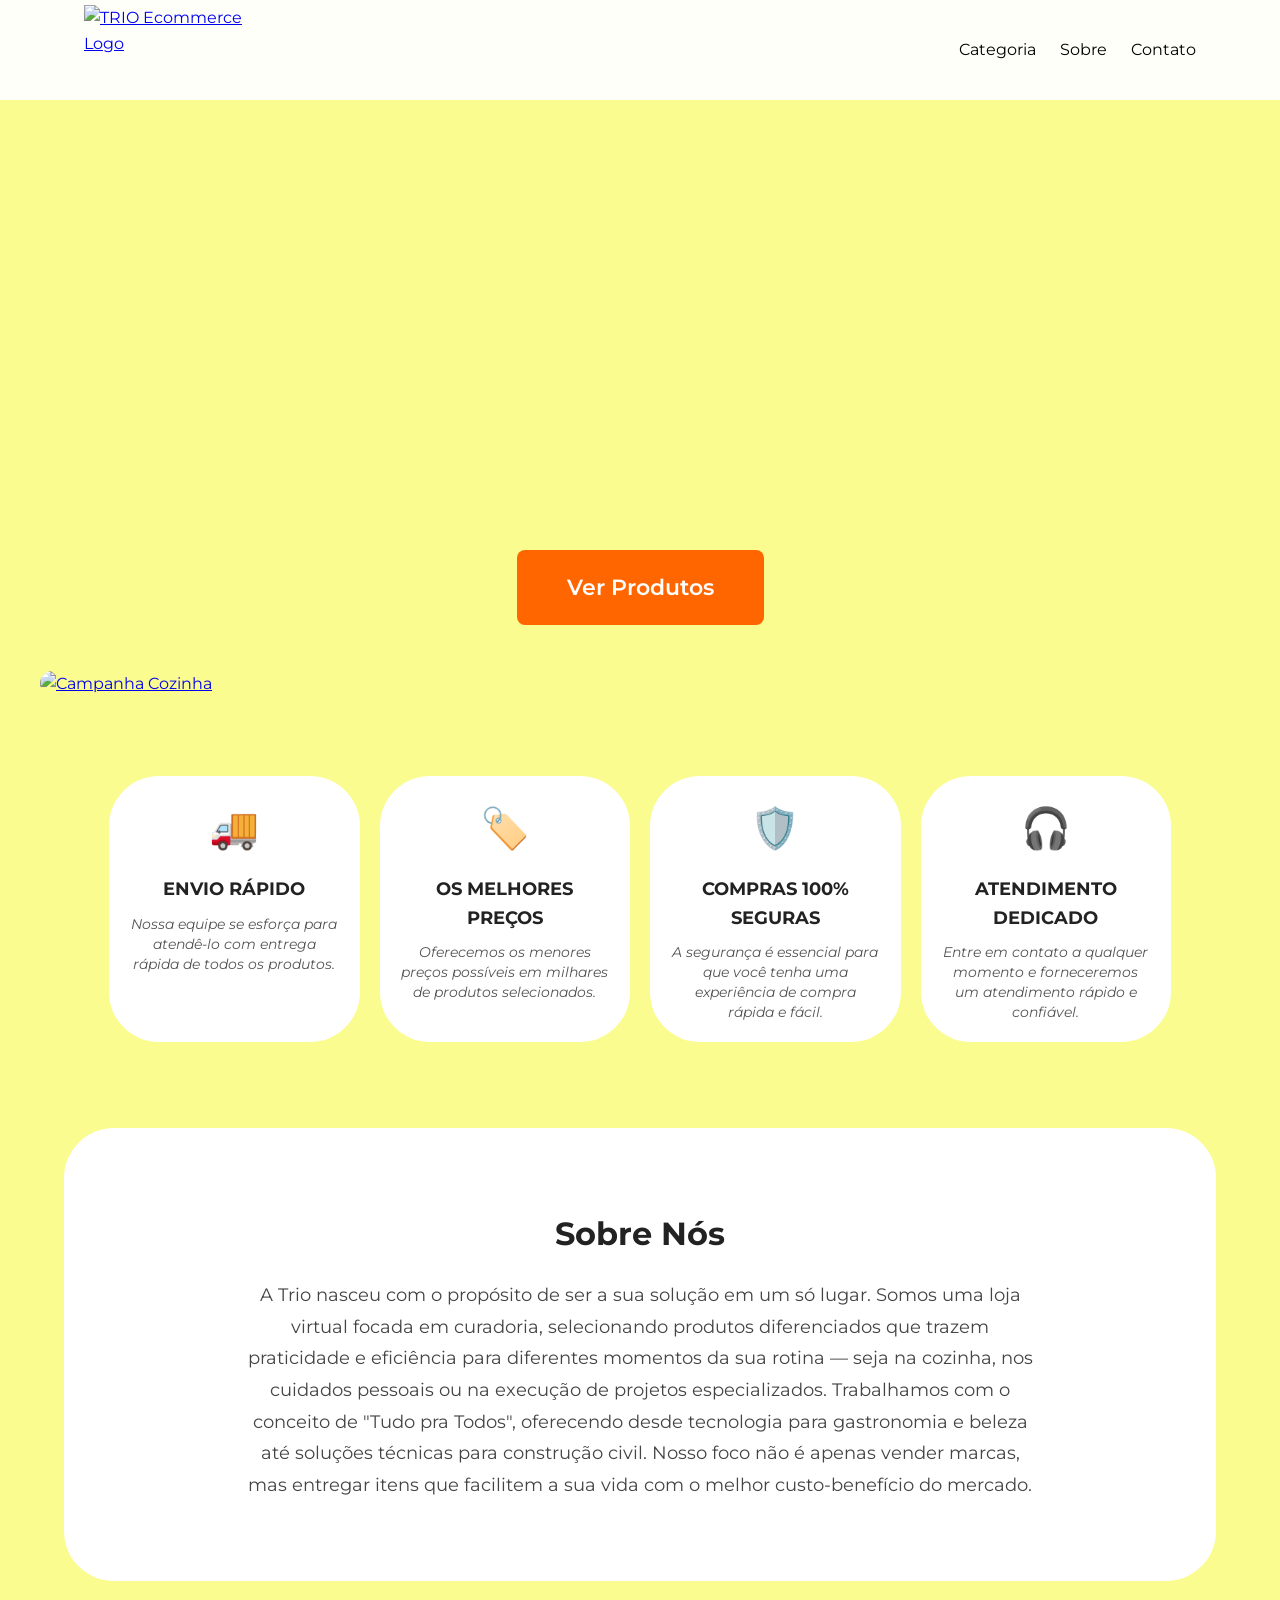
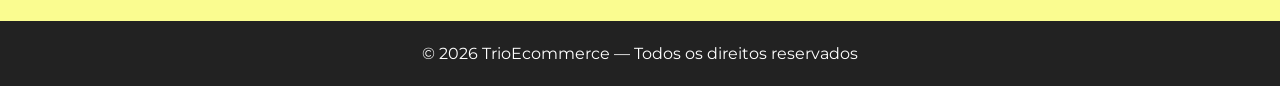
==== index.html @ 2ae3702e "Add files via upload" ====
<!DOCTYPE html>
<html lang="pt-BR">

<head>
    <meta charset="UTF-8">
    <meta name="viewport" content="width=device-width, initial-scale=1.0">
    <title>TRIO Ecommerce</title>

    <!-- LINK DO CSS -->
    <link rel="stylesheet" href="styles.css">

    <!-- GOOGLE FONT -->
    <link rel="preconnect" href="https://fonts.googleapis.com">
    <link rel="preconnect" href="https://fonts.gstatic.com" crossorigin>
    <link href="https://fonts.googleapis.com/css2?family=Montserrat:wght@400;600;700&display=swap" rel="stylesheet">

    <link rel="icon" type="image/jpeg" href="https://i.ibb.co/WpMKLJw9/Logo.jpg">
</head>

<body>

    <script>
        function mostrarEmail(elemento) {
            const email = "contato@trioecommerce.com.br";

            // 1. Troca o texto para o e-mail
            elemento.innerHTML = email;

            // 2. Transforma o link em um link de envio de e-mail
            elemento.href = "mailto:" + email;

            // 3. Estética
            elemento.style.color = "#e2e600";
            elemento.style.fontWeight = "bold";

            // Remove o atributo onclick para que o link funcione normalmente no segundo clique
            elemento.removeAttribute("onclick");
        }
    </script>

    <!-- NAVBAR -->
    <header class="navbar">
        <div class="container nav-content">
            <a href="#" class="logo">
                <img src="https://i.ibb.co/ZRdNqPVv/Inserir-um-pouquinho-de-texto-1-removebg-preview.png"
                    alt="TRIO Ecommerce Logo" class="logo-img">
            </a>

            <nav class="nav-menu">
                <a href="categoria.html">Categoria</a>
                <a href="#sobre">Sobre</a>
                <a href="javascript:void(0)" onclick="mostrarEmail(this)"
                    style="display: inline-block; max-width: 100%; word-break: break-all;">Contato</a>
            </nav>
        </div>
    </header>

    <section class="hero">
        <div class="container hero-content">
        </div>
    </section>

    <section class="prudut">
        <a href="https://www.mercadolivre.com.br/pagina/trio_ecommerce" class="btn btn-primary">Ver Produtos</a>
    </section>
    <br>
    <div class="anuncio-campanha">
        <a href="javascript:void(0)" onclick="alternarProdutos()">
            <img src="https://i.ibb.co/3mTCHX25/Captura-de-tela-2026-01-16-144954.png" alt="Campanha Cozinha"
                class="img-anuncio">
        </a>
    </div>

    <section id="secao-produtos" class="produtos-ocultos">
        <h2>Promoção</h2>

        <div class="produtos">

            <div class="produto" data-categoria="cozinha">
                <div class="card-produto">
                    <a href="https://www.mercadolivre.com.br/fervedor-125-l-revestimento-pro-flon-antiaderente-cinza/p/MLB38995247?pdp_filters=item_id%3AMLB6086837532#origin%3Dshare%26sid%3Dshare%26wid%3DMLB6086837532"
                        class="link-total-card">
                        <div class="card-img">
                            <img src="https://http2.mlstatic.com/D_NQ_NP_2X_806040-MLA99614359898_122025-F.webp"
                                alt="Fervedor">
                        </div>
                        <div class="card-info">
                            <h3 class="titulo-produto">
                                Fervedor 1,25 L Revestimento Pro-flon Antiaderente Cinza
                            </h3>

                            <p class="preco">R$ 51,04</p>

                            <span class="cupom">10% OFF Levando 4 unidades</span>

                            <p class="frete">
                                Frete grátis <span>em compras acima de R$79,00</span>
                            </p>
                            <span class="badge-full">FLEX</span>
                        </div>
                    </a>
                </div>
            </div>

            <div class="produto" data-categoria="cozinha">
                <div class="card-produto">
                    <a href="https://www.mercadolivre.com.br/cacarola-com-tampa-brinox-topazio-20cm-23l-cinza/p/MLB54151735?pdp_filters=item_id%3AMLB6086850806#origin%3Dshare%26sid%3Dshare%26wid%3DMLB6086850806"
                        class="link-total-card">
                        <div class="card-img">
                            <img src="https://http2.mlstatic.com/D_NQ_NP_2X_745464-MLA90890469338_082025-F.webp"
                                alt="Caçarola Com Tampa">
                        </div>

                        <div class="card-info">
                            <h3 class="titulo-produto">
                                Caçarola Com Tampa Brinox Topázio 20cm 2,3l Cinza
                            </h3>

                            <p class="preco">R$ 95</p>

                            <p class="parcelamento">
                                em <strong>12x 9,36</strong>
                            </p>

                            <span class="cupom">10% OFF Levando 4 unidades</span>

                            <p class="frete">
                                Frete grátis <span>em compras acima de R$79,00</span>
                            </p>
                            <span class="badge-full">FLEX</span>
                        </div>
                    </a>
                </div>
            </div>

            <div class="produto" data-categoria="cozinha">
                <div class="card-produto">
                    <a href="https://www.mercadolivre.com.br/panela-de-pressao-ceramic-life-vapt-45l-verde-brinox/up/MLBU3635006956?pdp_filters=item_id%3AMLB4329290539#origin%3Dshare%26sid%3Dshare%26wid%3DMLB4329290539"
                        class="link-total-card">
                        <div class="card-img">
                            <img src="https://http2.mlstatic.com/D_NQ_NP_2X_951409-MLB99149156304_112025-F.webp"
                                alt="Panela Verde">
                        </div>

                        <div class="card-info">
                            <h3 class="titulo-produto">
                                Panela De Pressão Ceramic Life Vapt 4,5l Verde Brinox
                            </h3>

                            <p class="preco">R$ 299</p>

                            <p class="parcelamento">
                                em <strong>6x 49,83</strong>
                            </p>

                            <span class="cupom">10% OFF levando 4 unidades</span>

                            <p class="frete">
                                Frete grátis <span>em compras acima de R$79,00</span>
                            </p>
                            <span class="badge-full">FLEX</span>
                        </div>
                    </a>
                </div>
            </div>

            <div class="produto" data-categoria="cozinha">
                <div class="card-produto">
                    <a href="https://www.mercadolivre.com.br/pipoqueira-pic-poc-42l-graphite-facil-e-rapida-brinox/up/MLBU3695880750?pdp_filters=item_id%3AMLB4379562909#origin%3Dshare%26sid%3Dshare%26wid%3DMLB4379562909"
                        class="link-total-card">
                        <div class="card-img">
                            <img src="https://http2.mlstatic.com/D_NQ_NP_2X_855791-MLB101674190346_122025-F.webp"
                                alt="Pipoqueira">
                        </div>

                        <div class="card-info">
                            <h3 class="titulo-produto">
                                Pipoqueira Pic Poc 4,2l Graphite Fácil E Rápida Brinox Graphite
                            </h3>

                            <p class="preco">R$ 153</p>

                            <p class="parcelamento">
                                em <strong>12x 15,12</strong>
                            </p>

                            <span class="cupom">10% OFF levando 4 unidades</span>

                            <p class="frete">
                                Frete grátis <span>em compras acima de R$79,00</span>
                            </p>
                            <span class="badge-full">FLEX</span>
                        </div>
                    </a>
                </div>
            </div>

        </div>
    </section>

    <section class="diferenciais">
        <div class="container diferenciais-grid">

            <div class="diferencial-item">
                <div class="icon">🚚</div>
                <h4>ENVIO RÁPIDO</h4>
                <p>Nossa equipe se esforça para atendê-lo com entrega rápida de todos os produtos.</p>
            </div>

            <div class="diferencial-item">
                <div class="icon">🏷️</div>
                <h4>OS MELHORES PREÇOS</h4>
                <p>Oferecemos os menores preços possíveis em milhares de produtos selecionados.</p>
            </div>

            <div class="diferencial-item">
                <div class="icon">🛡️</div>
                <h4>COMPRAS 100% SEGURAS</h4>
                <p>A segurança é essencial para que você tenha uma experiência de compra rápida e fácil.</p>
            </div>

            <div class="diferencial-item">
                <div class="icon">🎧</div>
                <h4>ATENDIMENTO DEDICADO</h4>
                <p>Entre em contato a qualquer momento e forneceremos um atendimento rápido e confiável.</p>
            </div>

        </div>
    </section>
    <br>
    <!-- SOBRE -->
    <section id="sobre" class="sobre container">
        <h2>Sobre Nós</h2>
        <p>
            A Trio nasceu com o propósito de ser a sua solução em um só lugar. Somos uma loja virtual focada em
            curadoria, selecionando produtos diferenciados que trazem praticidade e eficiência para diferentes momentos
            da sua rotina — seja na cozinha, nos cuidados pessoais ou na execução de projetos especializados.

            Trabalhamos com o conceito de "Tudo pra Todos", oferecendo desde tecnologia para gastronomia e beleza até
            soluções técnicas para construção civil. Nosso foco não é apenas vender marcas, mas entregar itens que
            facilitem a sua vida com o melhor custo-benefício do mercado.
        </p>
    </section>

    <!-- FOOTER -->
    <footer class="footer">
        <p>© 2026 TrioEcommerce — Todos os direitos reservados</p>
    </footer>

    <script>
        function alternarProdutos() {
            // Pega a seção de produtos pelo ID que colocamos nela
            const secao = document.getElementById("secao-produtos");

            // Verifica se ela já está visível
            if (secao.classList.contains("produtos-visiveis")) {
                secao.classList.remove("produtos-visiveis");
                secao.classList.add("produtos-ocultos");
            } else {
                // Se estiver escondida, mostra
                secao.classList.remove("produtos-ocultos");
                secao.classList.add("produtos-visiveis");

                // Faz a tela descer suavemente até o produto
                secao.scrollIntoView({ behavior: 'smooth' });
            }
        }
    </script>
</body>

</html>

</body>

</html>
---- styles.css ----
/* RESET */
* {
    margin: 0;
    padding: 0;
    box-sizing: border-box;
}

/* GLOBAL */
body {
    margin-top: 80px;
    font-family: 'Montserrat', sans-serif;
    color: #222;
    line-height: 1.6;
    background-color: #fafc90; /* cinza claro marketplace */
}

.logo-img {
  max-width: 160px;
  height: auto;
  display: block;
}

.container {
    width: 90%;
    max-width: 1200px;
    margin: auto;
}

/* NAVBAR */
.navbar {
    position: fixed;
    top: 0;
    width: 100%;
    height: 100px; /* Definimos que ela tem 80px de altura */
    z-index: 1000;
    display: flex;
    align-items: center;
    background-color: rgba(255, 255, 255, 0.95); /* Branco com 95% de opacidade */
    backdrop-filter: blur(5px); /* Efeito de vidro fosco moderno */
}

.nav-content {
    max-width: 1200px;
    margin: 0 auto;
    display: flex;
    justify-content: space-between; /* Logo na esquerda, Menu na direita */
    align-items: center;
    padding: 0 20px;
}

.logo-img {
    height: 50px; /* Ajuste conforme necessário */
    width: auto;
    display: block;
}

.logo-img {
    height: 90px; 
    width: auto;  
    display: block;
}

/* Ajuste para o menu não amontoar no celular */
@media (max-width: 768px) {
    .nav-content { flex-direction: column; gap: 10px; }
    .logo-img { height: 60px; }
}

.nav-menu a {
    margin-left: 20px;
    text-decoration: none;
    color: black;
    transition: 0.3s;
}

.nav-menu a[href^="mailto"] {
    background-color: #000;
    color: #e2e600 !important;
    padding: 5px 10px;
    border-radius: 8px; /* Mantendo o padrão de pontas redondas que você gosta */
}

.nav-menu a:hover {
    color: #e2e600; /* Cor amarela da sua logo */
}

/* Linha decorativa que aparece embaixo ao passar o mouse */
.nav-menu a::after {
    content: '';
    position: absolute;
    width: 0;
    height: 2px;
    bottom: -5px;
    left: 0;
    background-color: #e2e600;
    transition: width 0.3s;
}

.nav-menu a:hover::after {
    width: 100%;
}

.btn-carrinho {
    background: #ff6600;
    color: #fff !important;
    padding: 8px 14px;
    border-radius: 5px;
}

/* HERO */
.hero {
    background-image: url("https://i.ibb.co/KjM6FvXH/Trio.png");
    background-repeat: no-repeat;
    background-position: center;
    background-size: contain; /* 🔥 NÃO CORTA A IMAGEM */
    margin-top: -20px;
    
    width: 100%;
    min-height: 450px; /* ajuste conforme sua imagem */
    
    display: flex;
    flex-direction: column;
    justify-content: flex-end;
    align-items: center;

    padding-bottom: 50px;
    
}

/* BOTÃO - Centralizado e sem 'quebrar' o fundo */
.btn-primary {
    background: #ff6600 !important;
    color: #fff !important;
    
    /* Centralização Real */
    display: block !important;    /* Ocupa a linha toda para permitir o 'auto' */
    width: fit-content;           /* Mas mantém o tamanho apenas do texto */
    margin: 40px auto 0 auto !important; /* Centraliza horizontalmente e dá espaço em cima */

    padding: 20px 50px !important; 
    font-size: 22px !important;
    border-radius: 8px !important;
    text-decoration: none;
    font-weight: 600;
    transition: 0.3s;
}

.btn-primary:hover {
    transform: scale(1.05);
}

/* GRID DE PRODUTOS (UNIFICADO E RESPONSIVO) */
.cards, .produtos {
    display: grid;
    /* No PC: 4 colunas. No Celular: Ajusta sozinho */
    grid-template-columns: repeat(auto-fit, minmax(280px, 1fr));
    gap: 20px;
    margin: 20px auto; /* O 'auto' centraliza o grid na página */
    width: 90%;
    max-width: 1200px;
    justify-content: center; /* Centraliza os cards internamente */
}

/* Centraliza o título da seção de produtos */
.header-produtos, h2.header-produtos {
    text-align: center;
    width: 100%;
    margin: 30px 0 20px 0;
}

/* CARD PRODUTO */
.card-produto, .produto {
    background: #ffffff;
    border-radius: 10px;
    padding: 15px;
    border: 1px solid #e6e6e6;
    display: flex;
    flex-direction: column;
    height: 100%;
    transition: 0.3s ease;
    text-decoration: none !important; /* Remove linha de link */
    color: inherit !important;
}

.card-produto:hover, .produto:hover {
    transform: translateY(-5px);
    box-shadow: 0 6px 16px rgba(0,0,0,0.12);
}

.card-img {
    height: 180px;
    display: flex;
    align-items: center;
    justify-content: center;
    margin-bottom: 10px;
}

.card-img img {
    max-width: 100%;
    max-height: 100%;
    object-fit: contain;
}

.card-info {
    display: flex;
    flex-direction: column;
    flex-grow: 1;
    text-align: left;
}

.titulo-produto {
    font-size: 0.95rem;
    font-weight: 500;
    color: #222;
    margin-bottom: 8px;
    min-height: 42px;
}

.preco {
    font-size: 1.5rem;
    font-weight: 700;
    color: #000;
    margin-bottom: 4px;
}

.parcelamento {
    font-size: 0.85rem;
    color: #555;
    margin-bottom: 6px;
}

.cupom {
    display: inline-block;
    font-size: 0.75rem;
    color: #007600;
    background: #e6f4ea;
    padding: 3px 6px;
    border-radius: 4px;
    width: fit-content;
    margin-bottom: 6px;
}

.frete {
    font-size: 0.8rem;
    color: #00a650; /* Verde Mercado Livre */
    font-weight: 600;
    margin-bottom: 8px;
}

.frete span {
    color: #ffffff;
    font-weight: 400;
}

.frete span {
    color: #666;
}

.badge-full {
    background: #00a650;
    color: #fff;
    font-size: 0.7rem;
    font-weight: 700;
    padding: 3px 8px;
    border-radius: 4px;
    width: fit-content;
    margin-top: auto;
    display: flex;
    align-items: center;
    gap: 3px;
    font-style: italic;
}

/* --- ADICIONADO PARA CATEGORIAS --- */
.categoria {
    width: 100%;
    background-size: 100% auto; /* Faz a imagem ocupar toda a largura sem esticar */
    background-repeat: no-repeat;
    background-position: top center;
    min-height: 400px; /* Ajuste para aparecer o botão 'Ver Produtos' */
}

.produtos {
    max-width: 1200px;
    justify-content: center;
    align-items: center;
    text-align: center;
}

.breadcrumb {
    font-size: 0.8rem;
    color: #777;
    margin-bottom: 10px;
}

.breadcrumb a {
    color: #777;
    text-decoration: none;
}

.subtitulo {
    font-size: 0.9rem;
    color: #666;
    margin-bottom: 15px;
}

.filtros {
    display: flex;
    gap: 10px;
    flex-wrap: wrap;
}

.filtro-btn {
    padding: 8px 18px;
    border-radius: 20px;
    border: 1px solid #ccc;
    background: #fff;
    cursor: pointer;
    font-size: 0.85rem;
    transition: 0.2s;
    font-family: 'Montserrat', sans-serif;
}

.filtro-btn:hover {
    background: #ffffff;
}

.filtro-btn.ativo {
    background: #000;
    color: #fff;
    border-color: #000;
}

.divider {
    border-bottom: 1px solid #e6e6e6;
    margin: 30px 0;
}

.hidden {
    display: none !important;
}
/* ---------------------------------- */

/* SEÇÃO DIFERENCIAIS */
.diferenciais {
    background-color: #fafc90;
    padding: 60px 50px;
}

.diferenciais-grid {
    display: grid;
    /* Ajuste responsivo para os diferenciais */
    grid-template-columns: repeat(auto-fit, minmax(200px, 1fr));
    gap: 20px;
    text-align: center;
}

.diferencial-item { 
    padding: 20px; 
    background-color: #ffffff;
    border-radius: 50px
}
.diferencial-item .icon { font-size: 40px; margin-bottom: 15px; }
.diferencial-item h4 {
    font-size: 1.1rem;
    font-weight: 700;
    margin-bottom: 10px;
    color: #222;
    text-transform: uppercase;
}
.diferencial-item p {
    font-size: 0.9rem;
    color: #555;
    line-height: 1.4;
    font-style: italic;
}

/* FOOTER */
.footer {
    background: #222;
    color: #fff;
    text-align: center;
    padding: 20px 0;
    margin-top: 40px;
}

/* Link invisível no card */
.link-total-card {
    text-decoration: none;
    color: inherit;
    display: flex;
    flex-direction: column;
    height: 100%;
}

.sobre {
    padding: 80px 0; /* Aumentei um pouco o respiro vertical */
    text-align: center; /* Centraliza o título e o texto */
    background-color: #ffffff; /* Mantém o padrão do site */
    border-radius: 50px
}

.sobre h2 {
    font-size: 2rem;
    margin-bottom: 20px;
    font-weight: 700;
}

.sobre p {
    max-width: 800px; /* Limita a largura para o texto não ficar gigante em monitores largos */
    margin: 0 auto; /* Centraliza o bloco de texto na página */
    font-size: 1.1rem;
    line-height: 1.8;
    color: #444; /* Um tom levemente mais suave para leitura */
}

/* Ajuste para Celular */
@media (max-width: 768px) {
    .sobre {
        padding: 40px 0;
    }
    
    .sobre p {
        width: 90%; /* Garante margem nas laterais no celular */
        font-size: 1rem;
    }
}

@media (max-width: 768px) {

    .hero {
        min-height: 160px;      /* diminui a altura do banner */
        padding-bottom: 15px;   /* remove o “respiro” excessivo */
    }

    .btn-primary {
        margin-top: 15px !important; /* aproxima o botão do banner */
        padding: 14px 32px !important;
        font-size: 18px !important;
    }
}

.categoria-container {
    /* COLE O LINK DA IMAGEM ABAIXO */
    background-image: url('https://i.ibb.co/PzxbQnN4/Banner-para-site-moderno-de-compra-online-e-segura-azul-e-branco-4.png');
    
    /* Configurações para a imagem ficar perfeita */
    background-size: cover;           /* Faz a imagem cobrir todo o espaço */
    background-position: center;      /* Centraliza a imagem */
    background-repeat: no-repeat;     /* Impede que a imagem se repita */
    
    /* Espaçamento interno para o conteúdo não grudar nas bordas */
    padding: 60px 20px;
    color: rgb(0, 0, 0);                     /* Altera a cor do texto para ler melhor sobre o fundo */
}

/* Faz a rolagem ser suave em todo o site */
html {
    scroll-behavior: smooth;
}

/* Garante que o anúncio fique bonito e clicável */
.img-anuncio {
    width: 100%;
    max-width: 1200px; /* Ou o tamanho do seu container */
    display: block;
    margin: 20px auto;
    border-radius: 15px; /* Mantendo as pontas redondas que você gosta */
    transition: transform 0.3s ease;
    cursor: pointer;
}

/* Efeito visual ao passar o mouse para o cliente saber que é um link */
.img-anuncio:hover {
    transform: scale(1.02);
    filter: brightness(1.1);
}

/* Ajuste para a Navbar Fixa */
/* Como sua navbar é fixa, precisamos de um respiro para o título não ficar escondido atrás dela */
#secao-produtos {
    scroll-margin-top: 100px; /* Ajuste conforme a altura da sua navbar branca */
}

/* Estado inicial: Escondido */
.produtos-ocultos {
    display: none !important;
}

/* Estado ativo: Mostra a seção */
.produtos-visiveis {
    display: block !important;
    animation: surgir 0.5s ease; /* Efeito suave ao aparecer */
}

/* Efeito de animação */
@keyframes surgir {
    from { opacity: 0; transform: translateY(20px); }
    to { opacity: 1; transform: translateY(0); }
}

#secao-produtos h2 {
    text-align: center;      /* Centraliza o texto no meio */
    font-size: 28px;         /* Tamanho da fonte (ajuste se preferir) */
    color: #333;             /* Cor cinza escuro profissional */
    margin: 30px 0;          /* 30px de espaço em cima e embaixo */
    font-family: 'Segoe UI', Tahoma, Geneva, Verdana, sans-serif; /* Mesma fonte da navbar */
    font-weight: 700;        /* Deixa o negrito mais forte */
}
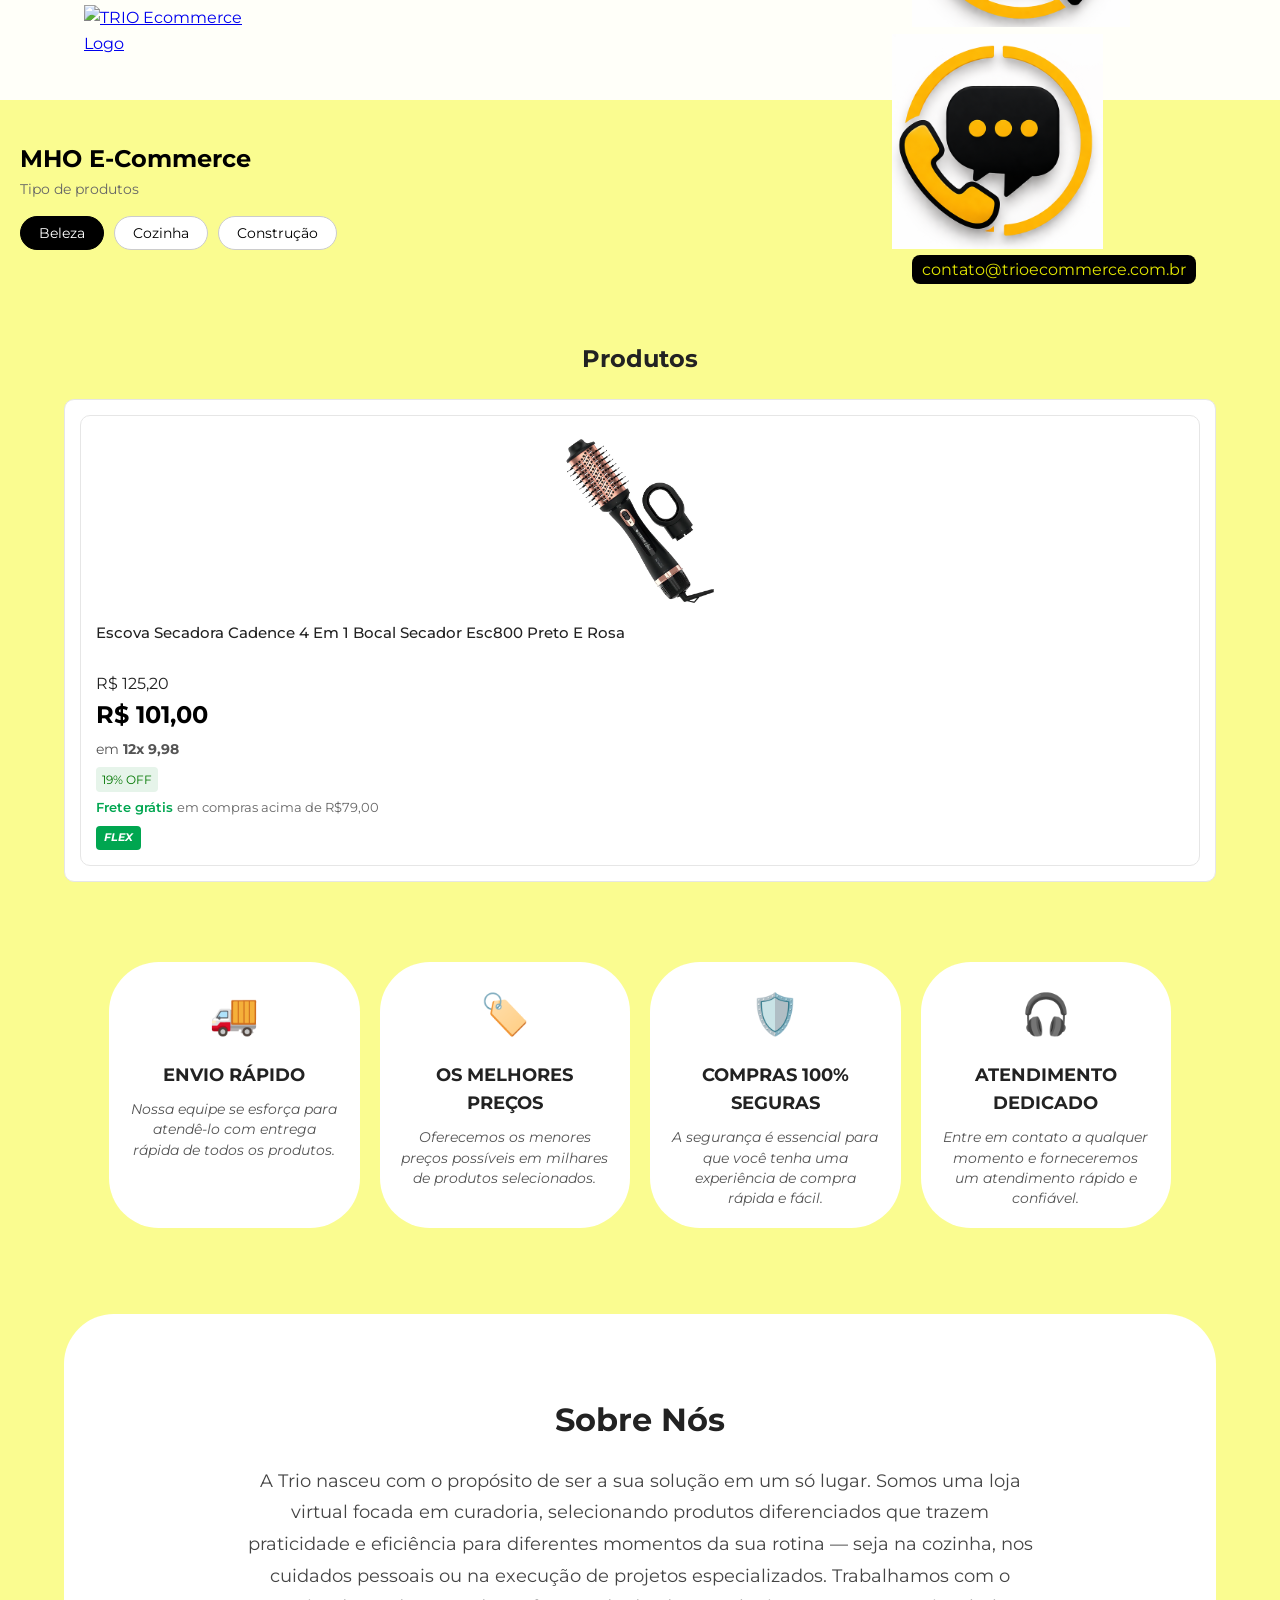
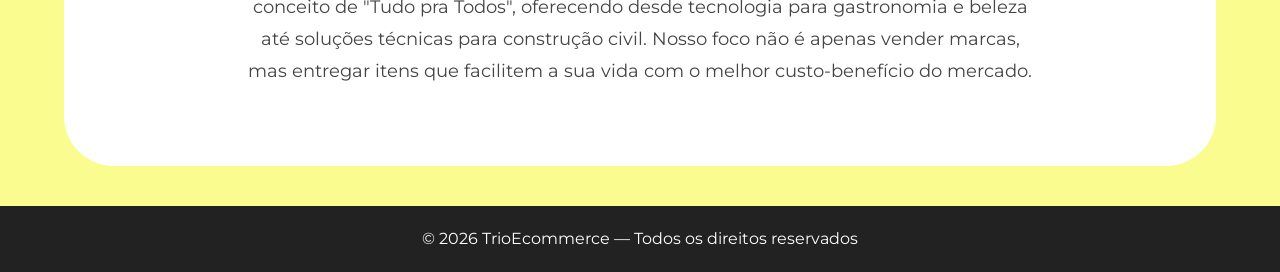
==== commit c56c4323: "Update index.html" ====
--- a/index.html
+++ b/index.html
@@ -4,199 +4,223 @@
 <head>
     <meta charset="UTF-8">
     <meta name="viewport" content="width=device-width, initial-scale=1.0">
-    <title>TRIO Ecommerce</title>
-
-    <!-- LINK DO CSS -->
-    <link rel="stylesheet" href="styles.css">
-
-    <!-- GOOGLE FONT -->
+    <title>MHO E-Commerce</title>
+
     <link rel="preconnect" href="https://fonts.googleapis.com">
     <link rel="preconnect" href="https://fonts.gstatic.com" crossorigin>
     <link href="https://fonts.googleapis.com/css2?family=Montserrat:wght@400;600;700&display=swap" rel="stylesheet">
 
-    <link rel="icon" type="image/jpeg" href="https://i.ibb.co/WpMKLJw9/Logo.jpg">
+    <link rel="stylesheet" href="styles.css">
+    <link rel="icon" href="../img/logoMHO_semfundo.png" type="image/png">
 </head>
 
 <body>
 
     <script>
-        function mostrarEmail(elemento) {
-            const email = "contato@trioecommerce.com.br";
-
-            // 1. Troca o texto para o e-mail
-            elemento.innerHTML = email;
-
-            // 2. Transforma o link em um link de envio de e-mail
-            elemento.href = "mailto:" + email;
-
-            // 3. Estética
-            elemento.style.color = "#e2e600";
-            elemento.style.fontWeight = "bold";
-
-            // Remove o atributo onclick para que o link funcione normalmente no segundo clique
-            elemento.removeAttribute("onclick");
-        }
+        document.addEventListener("DOMContentLoaded", function () {
+            const botao = document.getElementById("contatoBtn");
+            const box = document.getElementById("emailBox");
+
+            botao.addEventListener("click", function (e) {
+                e.stopPropagation();
+                box.classList.toggle("active");
+            });
+
+            document.addEventListener("click", function () {
+                box.classList.remove("active");
+            });
+        });
     </script>
 
-    <!-- NAVBAR -->
     <header class="navbar">
         <div class="container nav-content">
             <a href="#" class="logo">
-                <img src="https://i.ibb.co/ZRdNqPVv/Inserir-um-pouquinho-de-texto-1-removebg-preview.png"
-                    alt="TRIO Ecommerce Logo" class="logo-img">
+                <img src="../img/logoMHO_semfundo.png" alt="TRIO Ecommerce Logo" class="logo-img">
             </a>
 
             <nav class="nav-menu">
-                <a href="categoria.html">Categoria</a>
-                <a href="#sobre">Sobre</a>
-                <a href="javascript:void(0)" onclick="mostrarEmail(this)"
-                    style="display: inline-block; max-width: 100%; word-break: break-all;">Contato</a>
+                <a href="https://www.mercadolivre.com.br/pagina/it20250922110219#from=share_eshop" class="nav-item">
+                    <img src="../img/loja.png" class="nav-icon">
+                </a>
+
+                <div class="nav-item contato-box" id="contatoBtn">
+                    <img src="../img/contato.png" class="nav-icon">
+
+                    <div id="emailBox" class="email-box">
+                        <a href="mailto:contato@trioecommerce.com.br">
+                            contato@trioecommerce.com.br
+                        </a>
+                    </div>
+                </div>
             </nav>
         </div>
     </header>
 
-    <section class="hero">
-        <div class="container hero-content">
-        </div>
-    </section>
-
-    <section class="prudut">
-        <a href="https://www.mercadolivre.com.br/pagina/trio_ecommerce" class="btn btn-primary">Ver Produtos</a>
-    </section>
-    <br>
-    <div class="anuncio-campanha">
-        <a href="javascript:void(0)" onclick="alternarProdutos()">
-            <img src="https://i.ibb.co/3mTCHX25/Captura-de-tela-2026-01-16-144954.png" alt="Campanha Cozinha"
-                class="img-anuncio">
-        </a>
+    <section class="categoria-container">
+
+        <h1>MHO E-Commerce</h1>
+        <p class="subtitulo">Tipo de produtos</p>
+
+        <div class="filtros">
+            <button class="filtro-btn ativo" data-categoria="beleza">Beleza</button>
+            <button class="filtro-btn" data-categoria="cozinha">Cozinha</button>
+            <button class="filtro-btn" data-categoria="construcao">Construção</button>
+        </div>
+    </section>
+
+    <div class="header-produtos">
+        <h2>Produtos</h2>
     </div>
 
-    <section id="secao-produtos" class="produtos-ocultos">
-        <h2>Promoção</h2>
-
-        <div class="produtos">
-
-            <div class="produto" data-categoria="cozinha">
-                <div class="card-produto">
-                    <a href="https://www.mercadolivre.com.br/fervedor-125-l-revestimento-pro-flon-antiaderente-cinza/p/MLB38995247?pdp_filters=item_id%3AMLB6086837532#origin%3Dshare%26sid%3Dshare%26wid%3DMLB6086837532"
-                        class="link-total-card">
-                        <div class="card-img">
-                            <img src="https://http2.mlstatic.com/D_NQ_NP_2X_806040-MLA99614359898_122025-F.webp"
-                                alt="Fervedor">
-                        </div>
-                        <div class="card-info">
-                            <h3 class="titulo-produto">
-                                Fervedor 1,25 L Revestimento Pro-flon Antiaderente Cinza
-                            </h3>
-
-                            <p class="preco">R$ 51,04</p>
-
-                            <span class="cupom">10% OFF Levando 4 unidades</span>
-
-                            <p class="frete">
-                                Frete grátis <span>em compras acima de R$79,00</span>
-                            </p>
-                            <span class="badge-full">FLEX</span>
-                        </div>
-                    </a>
-                </div>
-            </div>
-
-            <div class="produto" data-categoria="cozinha">
-                <div class="card-produto">
-                    <a href="https://www.mercadolivre.com.br/cacarola-com-tampa-brinox-topazio-20cm-23l-cinza/p/MLB54151735?pdp_filters=item_id%3AMLB6086850806#origin%3Dshare%26sid%3Dshare%26wid%3DMLB6086850806"
-                        class="link-total-card">
-                        <div class="card-img">
-                            <img src="https://http2.mlstatic.com/D_NQ_NP_2X_745464-MLA90890469338_082025-F.webp"
-                                alt="Caçarola Com Tampa">
-                        </div>
-
-                        <div class="card-info">
-                            <h3 class="titulo-produto">
-                                Caçarola Com Tampa Brinox Topázio 20cm 2,3l Cinza
-                            </h3>
-
-                            <p class="preco">R$ 95</p>
-
-                            <p class="parcelamento">
-                                em <strong>12x 9,36</strong>
-                            </p>
-
-                            <span class="cupom">10% OFF Levando 4 unidades</span>
-
-                            <p class="frete">
-                                Frete grátis <span>em compras acima de R$79,00</span>
-                            </p>
-                            <span class="badge-full">FLEX</span>
-                        </div>
-                    </a>
-                </div>
-            </div>
-
-            <div class="produto" data-categoria="cozinha">
-                <div class="card-produto">
-                    <a href="https://www.mercadolivre.com.br/panela-de-pressao-ceramic-life-vapt-45l-verde-brinox/up/MLBU3635006956?pdp_filters=item_id%3AMLB4329290539#origin%3Dshare%26sid%3Dshare%26wid%3DMLB4329290539"
-                        class="link-total-card">
-                        <div class="card-img">
-                            <img src="https://http2.mlstatic.com/D_NQ_NP_2X_951409-MLB99149156304_112025-F.webp"
-                                alt="Panela Verde">
-                        </div>
-
-                        <div class="card-info">
-                            <h3 class="titulo-produto">
-                                Panela De Pressão Ceramic Life Vapt 4,5l Verde Brinox
-                            </h3>
-
-                            <p class="preco">R$ 299</p>
-
-                            <p class="parcelamento">
-                                em <strong>6x 49,83</strong>
-                            </p>
-
-                            <span class="cupom">10% OFF levando 4 unidades</span>
-
-                            <p class="frete">
-                                Frete grátis <span>em compras acima de R$79,00</span>
-                            </p>
-                            <span class="badge-full">FLEX</span>
-                        </div>
-                    </a>
-                </div>
-            </div>
-
-            <div class="produto" data-categoria="cozinha">
-                <div class="card-produto">
-                    <a href="https://www.mercadolivre.com.br/pipoqueira-pic-poc-42l-graphite-facil-e-rapida-brinox/up/MLBU3695880750?pdp_filters=item_id%3AMLB4379562909#origin%3Dshare%26sid%3Dshare%26wid%3DMLB4379562909"
-                        class="link-total-card">
-                        <div class="card-img">
-                            <img src="https://http2.mlstatic.com/D_NQ_NP_2X_855791-MLB101674190346_122025-F.webp"
-                                alt="Pipoqueira">
-                        </div>
-
-                        <div class="card-info">
-                            <h3 class="titulo-produto">
-                                Pipoqueira Pic Poc 4,2l Graphite Fácil E Rápida Brinox Graphite
-                            </h3>
-
-                            <p class="preco">R$ 153</p>
-
-                            <p class="parcelamento">
-                                em <strong>12x 15,12</strong>
-                            </p>
-
-                            <span class="cupom">10% OFF levando 4 unidades</span>
-
-                            <p class="frete">
-                                Frete grátis <span>em compras acima de R$79,00</span>
-                            </p>
-                            <span class="badge-full">FLEX</span>
-                        </div>
-                    </a>
-                </div>
-            </div>
-
-        </div>
-    </section>
+    <div class="produtos">
+
+        <div class="produto" data-categoria="beleza">
+            <div class="card-produto">
+                <a href="https://www.mercadolivre.com.br/escova-secadora-cadence-4-em-1-bocal-secador-esc800-preto-e-rosa/p/MLB31886565?pdp_filters=item_id%3AMLB4558143499&matt_tool=38524122#origin=share&sid=share&wid=MLB4558143499&action=copy"
+                    class="link-total-card">
+                    <div class="card-img">
+                        <img src="../img/TR-010014.webp" alt="Escova Secadora Cadence">
+                    </div>
+
+                    <div class="card-info">
+                        <h3 class="titulo-produto">
+                            Escova Secadora Cadence 4 Em 1 Bocal Secador Esc800 Preto E Rosa
+                        </h3>
+
+                        <p class="preco-antigo">R$ 125,20</p>
+
+                        <p class="preco">R$ 101,00</p>
+
+                        <p class="parcelamento">
+                            em <strong>12x 9,98</strong>
+                        </p>
+
+                        <span class="cupom">19% OFF</span>
+
+                        <p class="frete">
+                            Frete grátis <span>em compras acima de R$79,00</span>
+                        </p>
+                        <span class="badge-full">FLEX</span>
+                    </div>
+                </a>
+            </div>
+        </div>
+
+        <div class="produto hidden" data-categoria="cozinha">
+            <div class="card-produto">
+                <a href="https://www.mercadolivre.com.br/panela-de-presso-cermic-life-vapt-20cm-45l-vanilla-brinox/p/MLB37589614?pdp_filters=item_id%3AMLB4533990779&matt_tool=38524122#origin=share&sid=share&wid=MLB4533990779&action=copy"
+                    class="link-total-card">
+                    <div class="card-img">
+                        <img src="../img/TR-01001.webp" alt="Panela Vanilla">
+                    </div>
+
+                    <div class="card-info">
+                        <h3 class="titulo-produto">
+                            Panela De Pressão Cerâmic Life Vapt 20cm 4,5l Vanilla Brinox
+                        </h3>
+
+                        <p class="preco-antigo">R$ 157,00</p>
+
+                        <p class="preco">R$ 149,15</p>
+
+                        <span class="cupom">5% OFF no PIX</span>
+
+                        <p class="parcelamento">
+                            em <strong>5x 31,40</strong>
+                        </p>
+
+                        <p class="frete">
+                            Frete grátis <span>em compras acima de R$79,00</span>
+                        </p>
+                        <span class="badge-full">FLEX</span>
+                    </div>
+                </a>
+            </div>
+        </div>
+
+        <div class="produto hidden" data-categoria="construcao">
+            <div class="card-produto">
+                <a href="https://www.mercadolivre.com.br/desmoldante-para-concreto-vegetal-pronto-uso-sogia/p/MLB2054922001?pdp_filters=item_id%3AMLB4288242755#origin%3Dshare%26sid%3Dshare%26wid%3DMLB4288242755"
+                    class="link-total-card">
+                    <div class="card-img">
+                        <img src="https://http2.mlstatic.com/D_NQ_NP_2X_860557-MLB96770738928_112025-F.webp"
+                            alt="Desmoldante">
+                    </div>
+
+                    <div class="card-info">
+                        <h3 class="titulo-produto">
+                            Desmoldante Para Concreto Vegetal Pronto Uso - Sogia
+                        </h3>
+
+                        <p class="preco">R$ 46,38</p>
+
+                        <span class="cupom">30% OFF</span>
+
+                        <p class="frete">
+                            Frete grátis <span>em compras acima de R$79,00</span>
+                        </p>
+                        <span class="badge-full">FLEX</span>
+                    </div>
+                </a>
+            </div>
+        </div>
+
+        <div class="produto hidden" data-categoria="construcao">
+            <div class="card-produto">
+                <a href="https://www.mercadolivre.com.br/desmoldante-para-concreto/p/MLB2059635418?pdp_filters=item_id%3AMLB6159823710#origin%3Dshare%26sid%3Dshare%26wid%3DMLB6159823710"
+                    class="link-total-card">
+                    <div class="card-img">
+                        <img src="https://http2.mlstatic.com/D_NQ_NP_2X_746224-MLB96759619012_112025-F.webp"
+                            alt="Desmoldante Para Concreto">
+                    </div>
+
+                    <div class="card-info">
+                        <h3 class="titulo-produto">
+                            Desmoldante Para Concreto
+                        </h3>
+
+                        <p class="preco">R$ 188,81</p>
+
+                        <p class="parcelamento">
+                            preço por litro: R$ 18,88
+                        </p>
+
+                        <span class="cupom">7% OFF</span>
+
+                        <p class="frete">
+                            Frete grátis <span>em compras acima de R$79,00</span>
+                        </p>
+                        <span class="badge-full">FLEX</span>
+                    </div>
+                </a>
+            </div>
+        </div>
+    </div>
+
+    </section>
+
+    <script>
+        const botoes = document.querySelectorAll('.filtro-btn');
+        const produtos = document.querySelectorAll('.produto');
+
+        botoes.forEach(botao => {
+            botao.addEventListener('click', () => {
+                // Remove ativo de todos
+                botoes.forEach(b => b.classList.remove('ativo'));
+                botao.classList.add('ativo');
+
+                const categoria = botao.dataset.categoria;
+
+                produtos.forEach(produto => {
+                    if (produto.dataset.categoria === categoria) {
+                        produto.classList.remove('hidden');
+                    } else {
+                        produto.classList.add('hidden');
+                    }
+                });
+            });
+        });
+    </script>
 
     <section class="diferenciais">
         <div class="container diferenciais-grid">
@@ -242,34 +266,9 @@
         </p>
     </section>
 
-    <!-- FOOTER -->
     <footer class="footer">
         <p>© 2026 TrioEcommerce — Todos os direitos reservados</p>
     </footer>
-
-    <script>
-        function alternarProdutos() {
-            // Pega a seção de produtos pelo ID que colocamos nela
-            const secao = document.getElementById("secao-produtos");
-
-            // Verifica se ela já está visível
-            if (secao.classList.contains("produtos-visiveis")) {
-                secao.classList.remove("produtos-visiveis");
-                secao.classList.add("produtos-ocultos");
-            } else {
-                // Se estiver escondida, mostra
-                secao.classList.remove("produtos-ocultos");
-                secao.classList.add("produtos-visiveis");
-
-                // Faz a tela descer suavemente até o produto
-                secao.scrollIntoView({ behavior: 'smooth' });
-            }
-        }
-    </script>
 </body>
 
 </html>
-
-</body>
-
-</html>
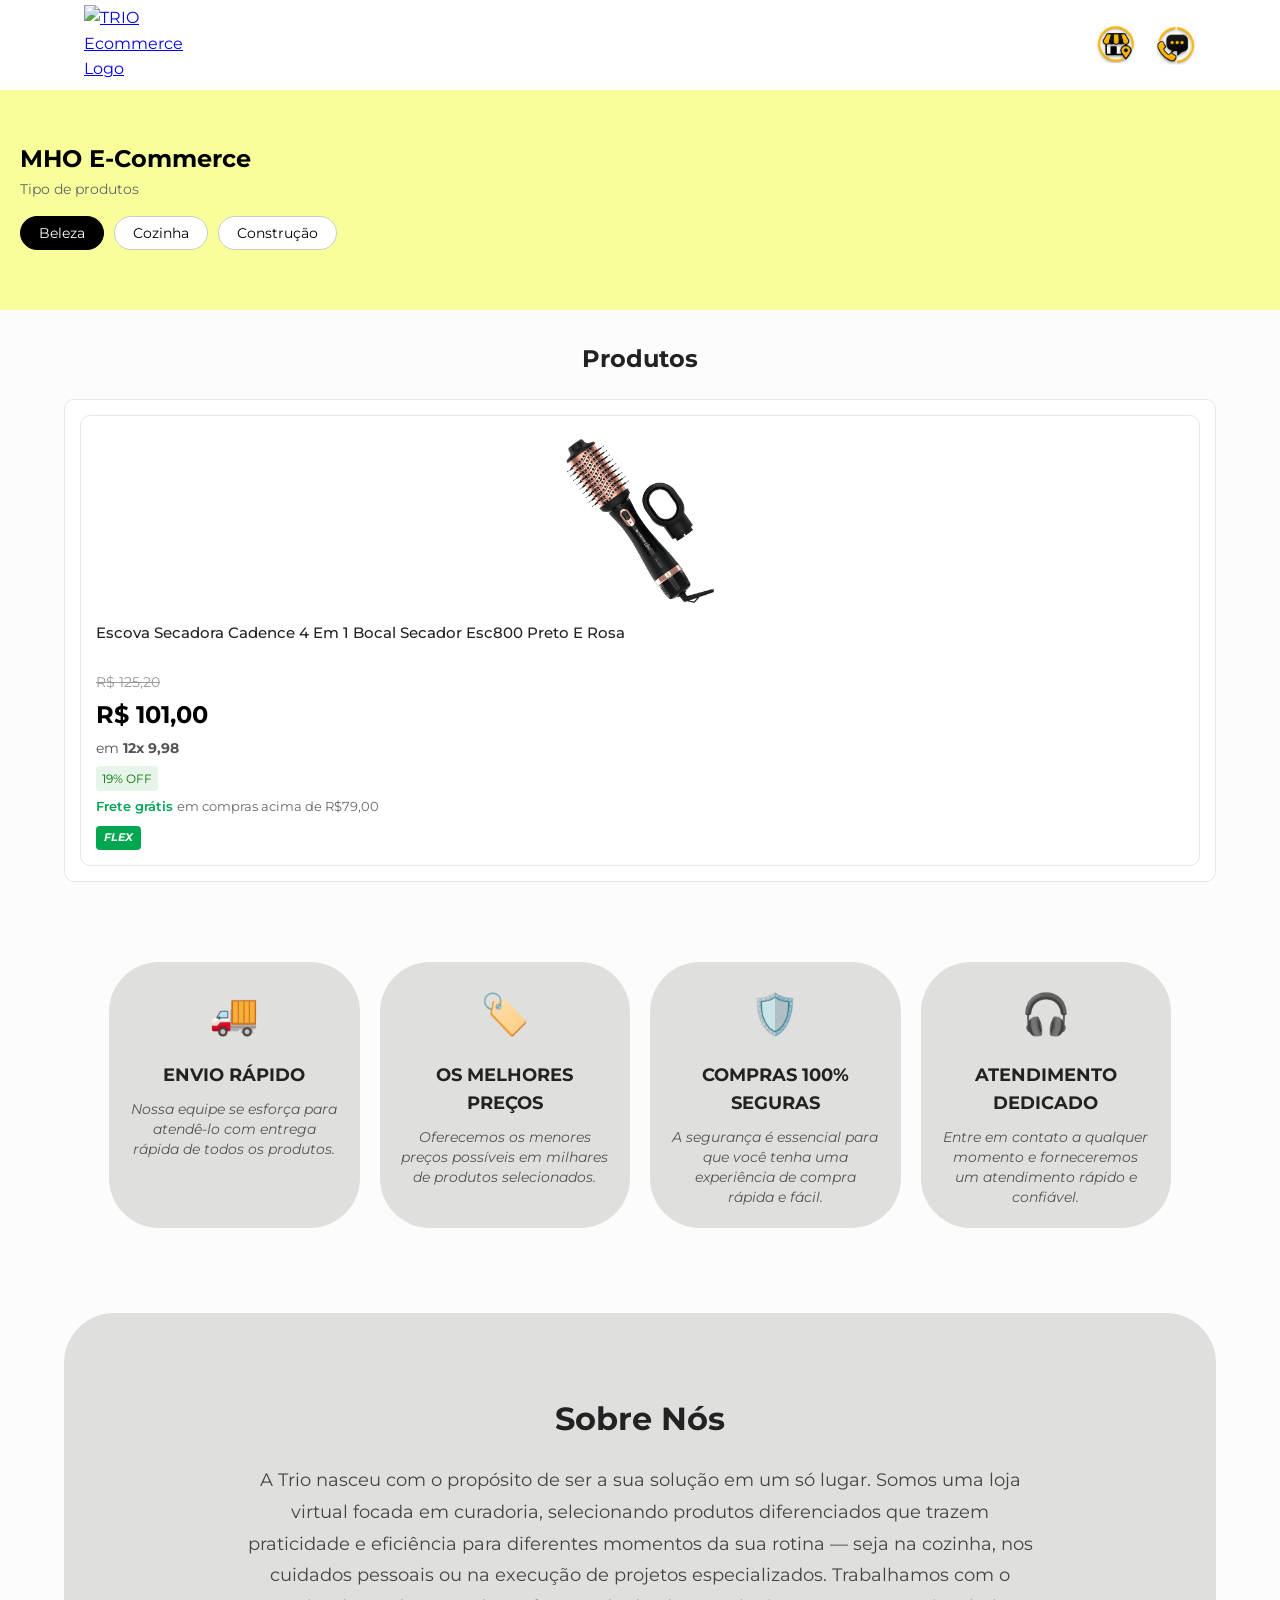
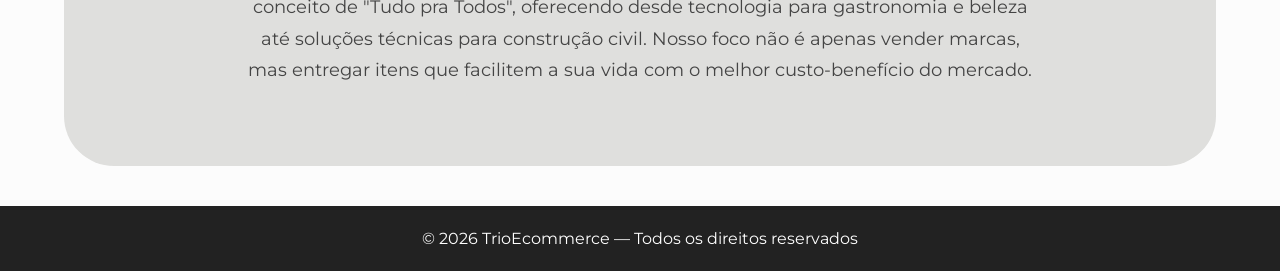
==== commit 30eaa203: "Add files via upload" ====
--- a/index.html
+++ b/index.html
@@ -271,4 +271,4 @@
     </footer>
 </body>
 
-</html>
+</html>
--- a/styles.css
+++ b/styles.css
@@ -11,13 +11,14 @@
     font-family: 'Montserrat', sans-serif;
     color: #222;
     line-height: 1.6;
-    background-color: #fafc90; /* cinza claro marketplace */
+    background-color: #fcfcfc;
+    /* cinza claro marketplace */
 }
 
 .logo-img {
-  max-width: 160px;
-  height: auto;
-  display: block;
+    max-width: 100px;
+    height: auto;
+    display: block;
 }
 
 .container {
@@ -31,39 +32,66 @@
     position: fixed;
     top: 0;
     width: 100%;
-    height: 100px; /* Definimos que ela tem 80px de altura */
+    height: 90px;
+    /* Definimos que ela tem 80px de altura */
     z-index: 1000;
     display: flex;
     align-items: center;
-    background-color: rgba(255, 255, 255, 0.95); /* Branco com 95% de opacidade */
-    backdrop-filter: blur(5px); /* Efeito de vidro fosco moderno */
+    background-color: rgba(255, 255, 255, 0.95);
+    /* Branco com 95% de opacidade */
+    backdrop-filter: blur(5px);
+    /* Efeito de vidro fosco moderno */
 }
 
 .nav-content {
     max-width: 1200px;
     margin: 0 auto;
     display: flex;
-    justify-content: space-between; /* Logo na esquerda, Menu na direita */
+    justify-content: space-between;
+    /* Logo na esquerda, Menu na direita */
     align-items: center;
     padding: 0 20px;
 }
 
-.logo-img {
-    height: 50px; /* Ajuste conforme necessário */
+.nav-menu {
+    display: flex;
+    gap: 20px;
+}
+
+.nav-item {
+    display: flex;
+    flex-direction: column;
+    /* coloca o ícone em cima */
+    align-items: center;
+    text-decoration: none;
+    color: #000;
+    font-size: 14px;
+}
+
+.nav-icon {
+    width: 40px;
+    transition: transform 0.2s;
+}
+
+.nav-item:hover .nav-icon {
+    transform: scale(1.15);
+}
+
+
+
+.logo {
+    height: 80px;
+    /* Ajuste conforme necessário */
     width: auto;
     display: block;
 }
 
-.logo-img {
-    height: 90px; 
-    width: auto;  
-    display: block;
-}
-
 /* Ajuste para o menu não amontoar no celular */
 @media (max-width: 768px) {
-    .nav-content { flex-direction: column; gap: 10px; }
-    .logo-img { height: 60px; }
+
+    .logo-img {
+        height: 80px;
+    }
 }
 
 .nav-menu a {
@@ -77,11 +105,13 @@
     background-color: #000;
     color: #e2e600 !important;
     padding: 5px 10px;
-    border-radius: 8px; /* Mantendo o padrão de pontas redondas que você gosta */
+    border-radius: 8px;
+    /* Mantendo o padrão de pontas redondas que você gosta */
 }
 
 .nav-menu a:hover {
-    color: #e2e600; /* Cor amarela da sua logo */
+    color: #e2e600;
+    /* Cor amarela da sua logo */
 }
 
 /* Linha decorativa que aparece embaixo ao passar o mouse */
@@ -112,32 +142,37 @@
     background-image: url("https://i.ibb.co/KjM6FvXH/Trio.png");
     background-repeat: no-repeat;
     background-position: center;
-    background-size: contain; /* 🔥 NÃO CORTA A IMAGEM */
+    background-size: contain;
+    /* 🔥 NÃO CORTA A IMAGEM */
     margin-top: -20px;
-    
+
     width: 100%;
-    min-height: 450px; /* ajuste conforme sua imagem */
-    
+    min-height: 450px;
+    /* ajuste conforme sua imagem */
+
     display: flex;
     flex-direction: column;
     justify-content: flex-end;
     align-items: center;
 
     padding-bottom: 50px;
-    
+
 }
 
 /* BOTÃO - Centralizado e sem 'quebrar' o fundo */
 .btn-primary {
     background: #ff6600 !important;
     color: #fff !important;
-    
+
     /* Centralização Real */
-    display: block !important;    /* Ocupa a linha toda para permitir o 'auto' */
-    width: fit-content;           /* Mas mantém o tamanho apenas do texto */
-    margin: 40px auto 0 auto !important; /* Centraliza horizontalmente e dá espaço em cima */
-
-    padding: 20px 50px !important; 
+    display: block !important;
+    /* Ocupa a linha toda para permitir o 'auto' */
+    width: fit-content;
+    /* Mas mantém o tamanho apenas do texto */
+    margin: 40px auto 0 auto !important;
+    /* Centraliza horizontalmente e dá espaço em cima */
+
+    padding: 20px 50px !important;
     font-size: 22px !important;
     border-radius: 8px !important;
     text-decoration: none;
@@ -150,26 +185,31 @@
 }
 
 /* GRID DE PRODUTOS (UNIFICADO E RESPONSIVO) */
-.cards, .produtos {
+.cards,
+.produtos {
     display: grid;
     /* No PC: 4 colunas. No Celular: Ajusta sozinho */
     grid-template-columns: repeat(auto-fit, minmax(280px, 1fr));
     gap: 20px;
-    margin: 20px auto; /* O 'auto' centraliza o grid na página */
+    margin: 20px auto;
+    /* O 'auto' centraliza o grid na página */
     width: 90%;
     max-width: 1200px;
-    justify-content: center; /* Centraliza os cards internamente */
+    justify-content: center;
+    /* Centraliza os cards internamente */
 }
 
 /* Centraliza o título da seção de produtos */
-.header-produtos, h2.header-produtos {
+.header-produtos,
+h2.header-produtos {
     text-align: center;
     width: 100%;
     margin: 30px 0 20px 0;
 }
 
 /* CARD PRODUTO */
-.card-produto, .produto {
+.card-produto,
+.produto {
     background: #ffffff;
     border-radius: 10px;
     padding: 15px;
@@ -178,13 +218,15 @@
     flex-direction: column;
     height: 100%;
     transition: 0.3s ease;
-    text-decoration: none !important; /* Remove linha de link */
+    text-decoration: none !important;
+    /* Remove linha de link */
     color: inherit !important;
 }
 
-.card-produto:hover, .produto:hover {
+.card-produto:hover,
+.produto:hover {
     transform: translateY(-5px);
-    box-shadow: 0 6px 16px rgba(0,0,0,0.12);
+    box-shadow: 0 6px 16px rgba(0, 0, 0, 0.12);
 }
 
 .card-img {
@@ -242,7 +284,8 @@
 
 .frete {
     font-size: 0.8rem;
-    color: #00a650; /* Verde Mercado Livre */
+    color: #00a650;
+    /* Verde Mercado Livre */
     font-weight: 600;
     margin-bottom: 8px;
 }
@@ -274,10 +317,12 @@
 /* --- ADICIONADO PARA CATEGORIAS --- */
 .categoria {
     width: 100%;
-    background-size: 100% auto; /* Faz a imagem ocupar toda a largura sem esticar */
+    background-size: 100% auto;
+    /* Faz a imagem ocupar toda a largura sem esticar */
     background-repeat: no-repeat;
     background-position: top center;
-    min-height: 400px; /* Ajuste para aparecer o botão 'Ver Produtos' */
+    min-height: 400px;
+    /* Ajuste para aparecer o botão 'Ver Produtos' */
 }
 
 .produtos {
@@ -339,11 +384,12 @@
 .hidden {
     display: none !important;
 }
+
 /* ---------------------------------- */
 
 /* SEÇÃO DIFERENCIAIS */
 .diferenciais {
-    background-color: #fafc90;
+    background-color: #fcfcfc;
     padding: 60px 50px;
 }
 
@@ -355,12 +401,17 @@
     text-align: center;
 }
 
-.diferencial-item { 
-    padding: 20px; 
-    background-color: #ffffff;
+.diferencial-item {
+    padding: 20px;
+    background-color: #dfdfdd;
     border-radius: 50px
 }
-.diferencial-item .icon { font-size: 40px; margin-bottom: 15px; }
+
+.diferencial-item .icon {
+    font-size: 40px;
+    margin-bottom: 15px;
+}
+
 .diferencial-item h4 {
     font-size: 1.1rem;
     font-weight: 700;
@@ -368,6 +419,7 @@
     color: #222;
     text-transform: uppercase;
 }
+
 .diferencial-item p {
     font-size: 0.9rem;
     color: #555;
@@ -394,9 +446,12 @@
 }
 
 .sobre {
-    padding: 80px 0; /* Aumentei um pouco o respiro vertical */
-    text-align: center; /* Centraliza o título e o texto */
-    background-color: #ffffff; /* Mantém o padrão do site */
+    padding: 80px 0;
+    /* Aumentei um pouco o respiro vertical */
+    text-align: center;
+    /* Centraliza o título e o texto */
+    background-color: #dfdfdd;
+    /* Mantém o padrão do site */
     border-radius: 50px
 }
 
@@ -407,11 +462,14 @@
 }
 
 .sobre p {
-    max-width: 800px; /* Limita a largura para o texto não ficar gigante em monitores largos */
-    margin: 0 auto; /* Centraliza o bloco de texto na página */
+    max-width: 800px;
+    /* Limita a largura para o texto não ficar gigante em monitores largos */
+    margin: 0 auto;
+    /* Centraliza o bloco de texto na página */
     font-size: 1.1rem;
     line-height: 1.8;
-    color: #444; /* Um tom levemente mais suave para leitura */
+    color: #444;
+    /* Um tom levemente mais suave para leitura */
 }
 
 /* Ajuste para Celular */
@@ -419,9 +477,10 @@
     .sobre {
         padding: 40px 0;
     }
-    
+
     .sobre p {
-        width: 90%; /* Garante margem nas laterais no celular */
+        width: 90%;
+        /* Garante margem nas laterais no celular */
         font-size: 1rem;
     }
 }
@@ -429,29 +488,28 @@
 @media (max-width: 768px) {
 
     .hero {
-        min-height: 160px;      /* diminui a altura do banner */
-        padding-bottom: 15px;   /* remove o “respiro” excessivo */
+        min-height: 160px;
+        /* diminui a altura do banner */
+        padding-bottom: 15px;
+        /* remove o “respiro” excessivo */
     }
 
     .btn-primary {
-        margin-top: 15px !important; /* aproxima o botão do banner */
+        margin-top: 15px !important;
+        /* aproxima o botão do banner */
         padding: 14px 32px !important;
         font-size: 18px !important;
     }
 }
 
 .categoria-container {
-    /* COLE O LINK DA IMAGEM ABAIXO */
-    background-image: url('https://i.ibb.co/PzxbQnN4/Banner-para-site-moderno-de-compra-online-e-segura-azul-e-branco-4.png');
-    
-    /* Configurações para a imagem ficar perfeita */
-    background-size: cover;           /* Faz a imagem cobrir todo o espaço */
-    background-position: center;      /* Centraliza a imagem */
-    background-repeat: no-repeat;     /* Impede que a imagem se repita */
-    
+
+    background-color: #f8ff9a;
+
     /* Espaçamento interno para o conteúdo não grudar nas bordas */
     padding: 60px 20px;
-    color: rgb(0, 0, 0);                     /* Altera a cor do texto para ler melhor sobre o fundo */
+    color: rgb(0, 0, 0);
+    /* Altera a cor do texto para ler melhor sobre o fundo */
 }
 
 /* Faz a rolagem ser suave em todo o site */
@@ -462,10 +520,12 @@
 /* Garante que o anúncio fique bonito e clicável */
 .img-anuncio {
     width: 100%;
-    max-width: 1200px; /* Ou o tamanho do seu container */
+    max-width: 1200px;
+    /* Ou o tamanho do seu container */
     display: block;
     margin: 20px auto;
-    border-radius: 15px; /* Mantendo as pontas redondas que você gosta */
+    border-radius: 15px;
+    /* Mantendo as pontas redondas que você gosta */
     transition: transform 0.3s ease;
     cursor: pointer;
 }
@@ -479,7 +539,8 @@
 /* Ajuste para a Navbar Fixa */
 /* Como sua navbar é fixa, precisamos de um respiro para o título não ficar escondido atrás dela */
 #secao-produtos {
-    scroll-margin-top: 100px; /* Ajuste conforme a altura da sua navbar branca */
+    scroll-margin-top: 100px;
+    /* Ajuste conforme a altura da sua navbar branca */
 }
 
 /* Estado inicial: Escondido */
@@ -490,20 +551,78 @@
 /* Estado ativo: Mostra a seção */
 .produtos-visiveis {
     display: block !important;
-    animation: surgir 0.5s ease; /* Efeito suave ao aparecer */
+    animation: surgir 0.5s ease;
+    /* Efeito suave ao aparecer */
 }
 
 /* Efeito de animação */
 @keyframes surgir {
-    from { opacity: 0; transform: translateY(20px); }
-    to { opacity: 1; transform: translateY(0); }
+    from {
+        opacity: 0;
+        transform: translateY(20px);
+    }
+
+    to {
+        opacity: 1;
+        transform: translateY(0);
+    }
 }
 
 #secao-produtos h2 {
-    text-align: center;      /* Centraliza o texto no meio */
-    font-size: 28px;         /* Tamanho da fonte (ajuste se preferir) */
-    color: #333;             /* Cor cinza escuro profissional */
-    margin: 30px 0;          /* 30px de espaço em cima e embaixo */
-    font-family: 'Segoe UI', Tahoma, Geneva, Verdana, sans-serif; /* Mesma fonte da navbar */
-    font-weight: 700;        /* Deixa o negrito mais forte */
+    text-align: center;
+    /* Centraliza o texto no meio */
+    font-size: 28px;
+    /* Tamanho da fonte (ajuste se preferir) */
+    color: #333;
+    /* Cor cinza escuro profissional */
+    margin: 30px 0;
+    /* 30px de espaço em cima e embaixo */
+    font-family: 'Segoe UI', Tahoma, Geneva, Verdana, sans-serif;
+    /* Mesma fonte da navbar */
+    font-weight: 700;
+    /* Deixa o negrito mais forte */
+}
+
+.contato-box {
+    position: relative;
+    cursor: pointer;
+}
+
+.email-box {
+    position: absolute;
+    top: 60px;
+    right: 0; /* 👈 cola no lado direito do ícone */
+
+    background: #000;
+    color: #fff;
+    padding: 8px 12px;
+    border-radius: 6px;
+
+    font-size: 12px;
+    white-space: nowrap; /* mantém em uma linha */
+
+    opacity: 0;
+    pointer-events: none;
+    transition: 0.2s;
+
+    z-index: 9999;
+}
+
+.email-box.active {
+    opacity: 1;
+    pointer-events: auto;
+}
+
+.email-box a {
+    color: #e2e600;
+    text-decoration: none;
+
+    word-break: break-all; /* 👈 quebra o email corretamente */
+}
+
+.preco-antigo {
+    font-size: 0.9rem;
+    color: #999;
+    text-decoration: line-through; /* 👈 risco */
+    margin-bottom: 2px;
 }
